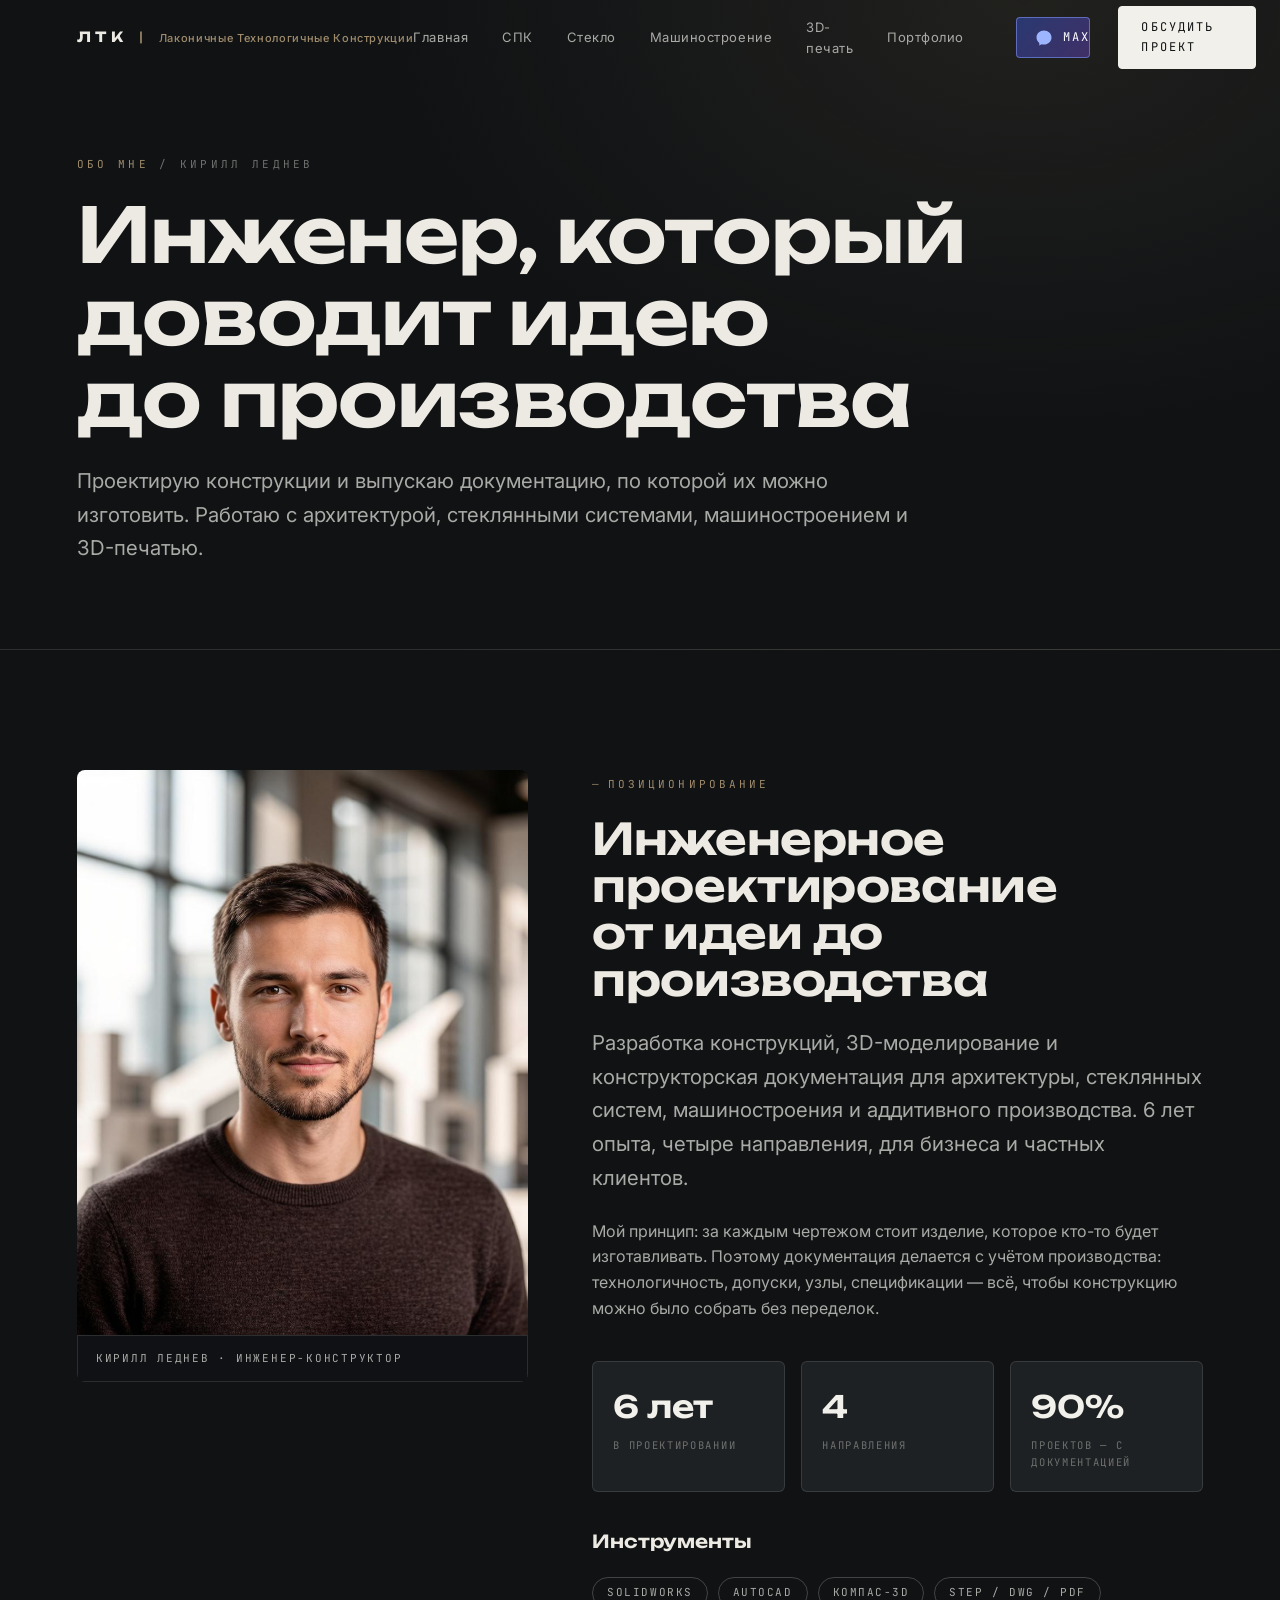
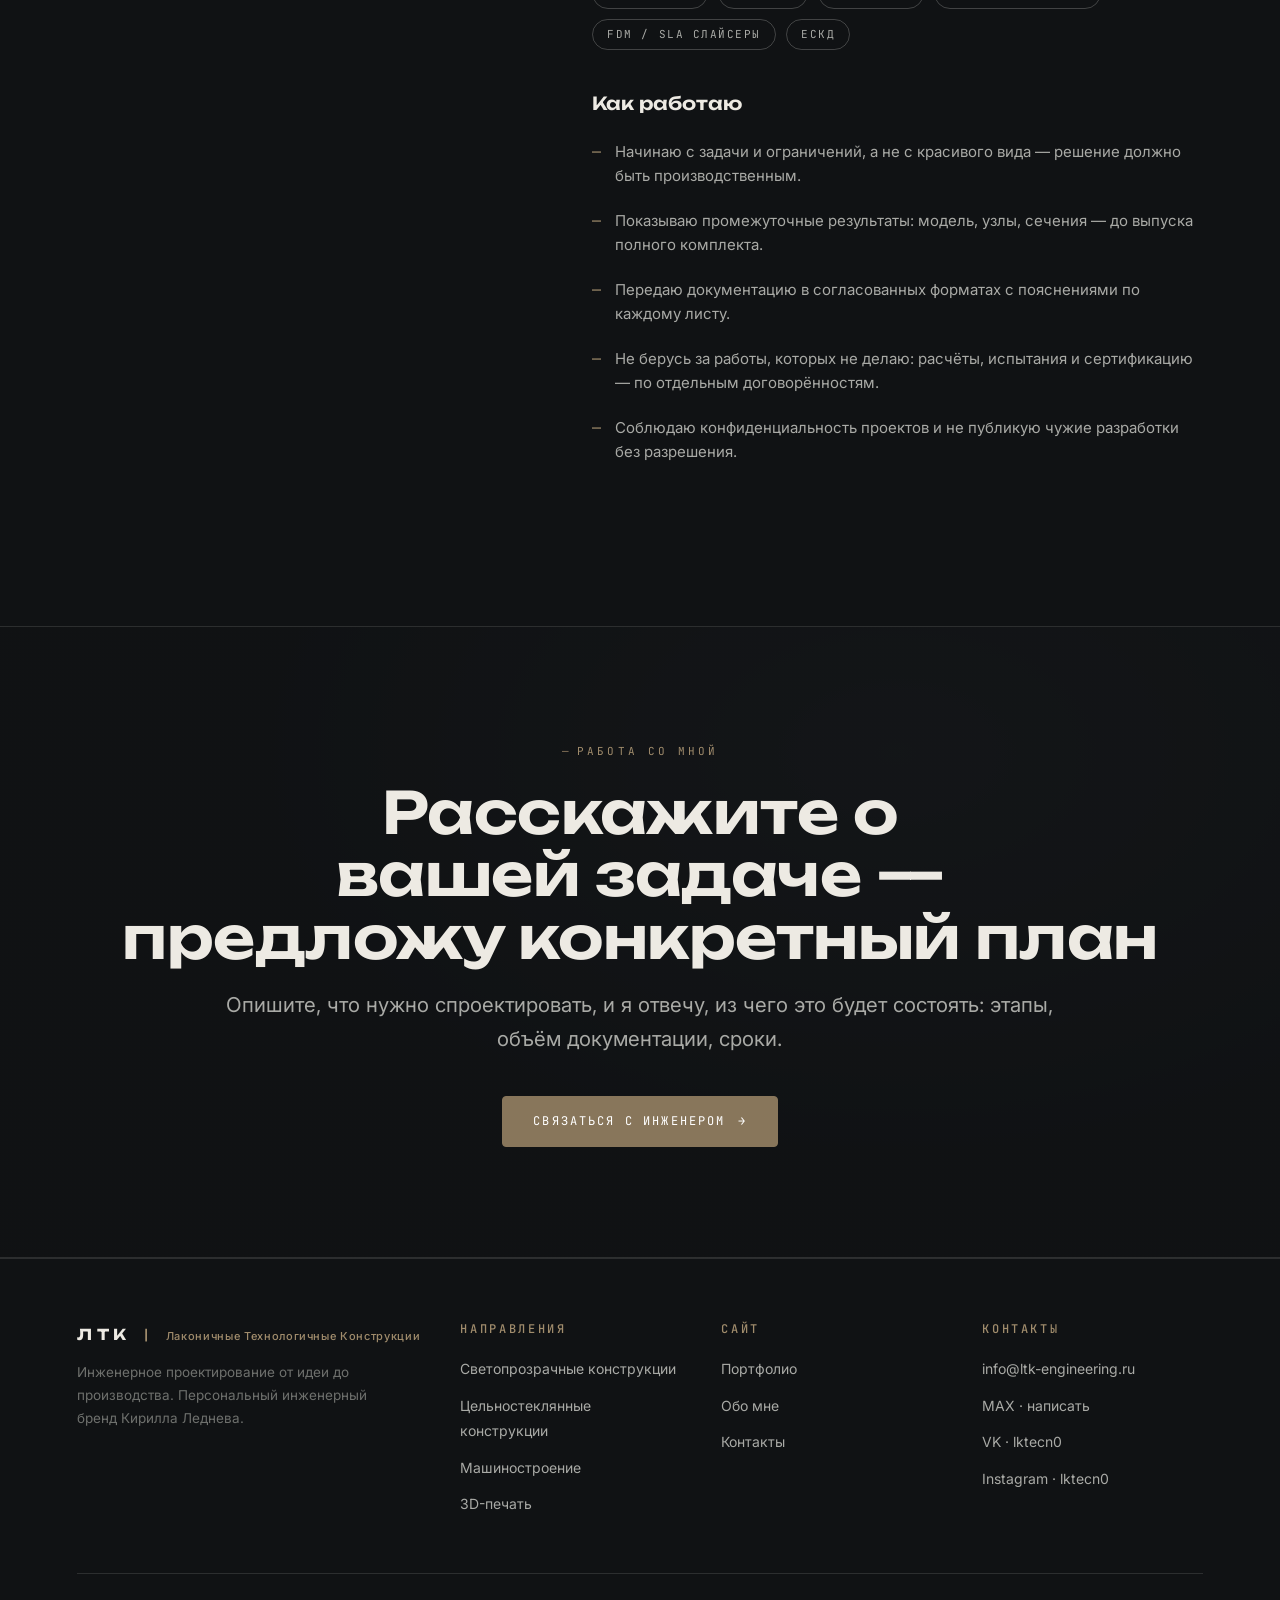
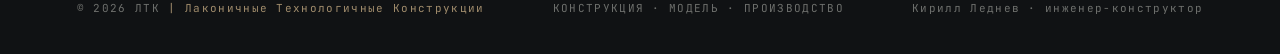
==== about.html @ 302ff858 "Add files via upload" ====
﻿<!DOCTYPE html>
<html lang="ru">
<head>
  <meta charset="UTF-8">
  <meta name="viewport" content="width=device-width, initial-scale=1.0">
  <title>Обо мне — Кирилл Леднев, инженер-конструктор | ЛТК</title>
  <meta name="description" content="Кирилл Леднев — инженер-конструктор, 6 лет опыта. Проектирование СПК, цельностеклянных конструкций, пресс-форм, 3D-моделей и конструкторской документации. Подход к работе и инструменты.">
  <meta property="og:title" content="Обо мне | ЛТК">
  <meta property="og:type" content="website">
  <meta property="og:image" content="assets/img/portrait-kirill.jpg">
  <meta name="color-scheme" content="dark">
  <meta name="theme-color" content="#101214">
  <link rel="icon" href="data:image/svg+xml,%3Csvg xmlns='http://www.w3.org/2000/svg' viewBox='0 0 32 32'%3E%3Crect width='32' height='32' rx='6' fill='%2317191B'/%3E%3Ctext x='16' y='22' font-family='Arial' font-size='14' font-weight='bold' fill='%2388765B' text-anchor='middle'%3EL%3C/text%3E%3C/svg%3E">
  <link rel="preconnect" href="https://fonts.googleapis.com">
  <link rel="preconnect" href="https://fonts.gstatic.com" crossorigin>
  <link href="https://fonts.googleapis.com/css2?family=Archivo:wght@400;500;600;700&family=Unbounded:wght@400;500;600&family=Inter:wght@400;500;600&family=JetBrains+Mono:wght@400;500&display=swap" rel="stylesheet">
  <link rel="stylesheet" href="assets/css/style.css">
</head>
<body>

  <div class="scroll-progress" id="scroll-progress"></div>

  <header class="site-header" id="site-header">
    <div class="container">
      <a class="brand" href="index.html">ЛТК <span class="brand__sep">|</span> <span class="brand__desc">Лаконичные Технологичные Конструкции</span></a>
      <nav class="nav" aria-label="Основная навигация">
        <a class="nav__link" href="index.html">Главная</a>
        <a class="nav__link" href="spk.html">СПК</a>
        <a class="nav__link" href="glass.html">Стекло</a>
        <a class="nav__link" href="mash.html">Машиностроение</a>
        <a class="nav__link" href="print3d.html">3D-печать</a>
        <a class="nav__link" href="portfolio.html">Портфолио</a>
                <div class="nav-actions">
          <a class="btn btn--max" href="https://max.ru/u/f9LHodD0cOJQqh6TV9rrnLRonDGri8WLr-Ia_SbMb60s1b_sn17M96OEl9I" target="_blank" rel="noopener" aria-label="Написать в мессенджер MAX">
            <span class="max-ico" aria-hidden="true">
              <svg viewBox="0 0 24 24" fill="none" xmlns="http://www.w3.org/2000/svg">
                <path d="M12 2C6.48 2 2 6.2 2 11.4c0 2.9 1.45 5.5 3.7 7.2V22l3.2-1.8c.95.26 1.95.4 3.1.4 5.52 0 10-4.2 10-9.4S17.52 2 12 2z" fill="currentColor"/>
              </svg>
            </span>
            <span>MAX</span>
          </a>
<a class="btn btn--solid nav__cta" href="contacts.html">Обсудить проект</a>
        </div>
      </nav>
      <button class="nav-toggle" id="nav-toggle" aria-label="Открыть меню" aria-expanded="false">
        <span class="burger"><span></span><span></span><span></span></span>
      </button>
    </div>
  </header>

  <nav class="mobile-menu" id="mobile-menu" aria-label="Мобильная навигация">
    <a href="index.html"><span class="mm-num">00</span> Главная</a>
    <a href="spk.html"><span class="mm-num">01</span> Светопрозрачные конструкции</a>
    <a href="glass.html"><span class="mm-num">02</span> Цельностеклянные конструкции</a>
    <a href="mash.html"><span class="mm-num">03</span> Машиностроение</a>
    <a href="print3d.html"><span class="mm-num">04</span> 3D-печать</a>
    <a href="portfolio.html"><span class="mm-num">05</span> Портфолио</a>
    <a href="about.html"><span class="mm-num">06</span> Обо мне</a>
    <a href="contacts.html"><span class="mm-num">07</span> Контакты</a>
    <a class="mm-max" href="https://max.ru/u/f9LHodD0cOJQqh6TV9rrnLRonDGri8WLr-Ia_SbMb60s1b_sn17M96OEl9I" target="_blank" rel="noopener">
      <span class="max-ico" aria-hidden="true">
        <svg viewBox="0 0 24 24" fill="none" xmlns="http://www.w3.org/2000/svg">
          <path d="M12 2C6.48 2 2 6.2 2 11.4c0 2.9 1.45 5.5 3.7 7.2V22l3.2-1.8c.95.26 1.95.4 3.1.4 5.52 0 10-4.2 10-9.4S17.52 2 12 2z" fill="currentColor"/>
        </svg>
      </span>
      Написать в MAX
    </a>

    <div class="mm-foot">Инженерное проектирование · 3D-моделирование · КД</div>
  </nav>

  <main>

    <section class="page-hero">
      <div class="container">
        <div class="page-hero__num"><b>ОБО МНЕ</b> / КИРИЛЛ ЛЕДНЕВ</div>
        <h1>Инженер, который доводит идею до производства</h1>
        <p class="lede">Проектирую конструкции и выпускаю документацию, по которой их можно изготовить. Работаю с архитектурой, стеклянными системами, машиностроением и 3D-печатью.</p>
      </div>
    </section>

    <section class="section section--dark">
      <div class="container">
        <div class="about-grid">
          <div class="about-photo reveal">
            <img src="assets/img/portrait-kirill.jpg" alt="Кирилл Леднев — инженер-конструктор в архитектурной студии" loading="lazy">
            <div class="about-photo__caption">Кирилл Леднев · инженер-конструктор</div>
          </div>
          <div>
            <span class="eyebrow">Позиционирование</span>
            <h2 style="font-size:clamp(28px,3.4vw,44px); margin-bottom:22px">Инженерное проектирование от идеи до производства</h2>
            <p class="lede" style="margin-bottom:24px">Разработка конструкций, 3D-моделирование и конструкторская документация для архитектуры, стеклянных систем, машиностроения и аддитивного производства. 6 лет опыта, четыре направления, для бизнеса и частных клиентов.</p>
            <p style="color:var(--text-dim); max-width:60ch; margin-bottom:16px">Мой принцип: за каждым чертежом стоит изделие, которое кто-то будет изготавливать. Поэтому документация делается с учётом производства: технологичность, допуски, узлы, спецификации — всё, чтобы конструкцию можно было собрать без переделок.</p>

            <div class="about-stats">
              <div class="about-stat"><div class="v">6 лет</div><div class="l">в проектировании</div></div>
              <div class="about-stat"><div class="v">4</div><div class="l">направления</div></div>
              <div class="about-stat"><div class="v">90%</div><div class="l">проектов — с документацией</div></div>
            </div>

            <h3 style="margin-bottom:10px; font-size:18px">Инструменты</h3>
            <div class="tools">
              <span class="tag">SolidWorks</span>
              <span class="tag">AutoCAD</span>
              <span class="tag">Компас-3D</span>
              <span class="tag">STEP / DWG / PDF</span>
              <span class="tag">FDM / SLA слайсеры</span>
              <span class="tag">ЕСКД</span>
            </div>

            <h3 style="margin-top:44px; margin-bottom:10px; font-size:18px">Как работаю</h3>
            <ul class="scene__list approach">
              <li>Начинаю с задачи и ограничений, а не с красивого вида — решение должно быть производственным.</li>
              <li>Показываю промежуточные результаты: модель, узлы, сечения — до выпуска полного комплекта.</li>
              <li>Передаю документацию в согласованных форматах с пояснениями по каждому листу.</li>
              <li>Не берусь за работы, которых не делаю: расчёты, испытания и сертификацию — по отдельным договорённостям.</li>
              <li>Соблюдаю конфиденциальность проектов и не публикую чужие разработки без разрешения.</li>
            </ul>
          </div>
        </div>
      </div>
    </section>

    <section class="cta-band">
      <div class="container">
        <span class="eyebrow">Работа со мной</span>
        <h2>Расскажите о вашей задаче —<br>предложу конкретный план</h2>
        <p class="lede reveal">Опишите, что нужно спроектировать, и я отвечу, из чего это будет состоять: этапы, объём документации, сроки.</p>
        <a class="btn btn--bronze" href="contacts.html">Связаться с инженером <span class="arr">→</span></a>
      </div>
    </section>

  </main>

  <footer class="site-footer">
    <div class="container">
      <div class="footer-grid">
        <div>
          <div class="brand footer-brand">ЛТК <span class="brand__sep">|</span> <span class="brand__desc">Лаконичные Технологичные Конструкции</span></div>
          <p class="footer-desc">Инженерное проектирование от идеи до производства. Персональный инженерный бренд Кирилла Леднева.</p>
        </div>
        <div>
          <h4>Направления</h4>
          <ul>
            <li><a href="spk.html">Светопрозрачные конструкции</a></li>
            <li><a href="glass.html">Цельностеклянные конструкции</a></li>
            <li><a href="mash.html">Машиностроение</a></li>
            <li><a href="print3d.html">3D-печать</a></li>
          </ul>
        </div>
        <div>
          <h4>Сайт</h4>
          <ul>
            <li><a href="portfolio.html">Портфолио</a></li>
            <li><a href="about.html">Обо мне</a></li>
            <li><a href="contacts.html">Контакты</a></li>
          </ul>
        </div>
        <div>
          <h4>Контакты</h4>
          <ul>
            <li><a href="mailto:info@ltk-engineering.ru">info@ltk-engineering.ru</a></li>
            <li><a href="https://max.ru/u/f9LHodD0cOJQqh6TV9rrnLRonDGri8WLr-Ia_SbMb60s1b_sn17M96OEl9I" rel="noopener" target="_blank">MAX · написать</a></li>
            <li><a href="https://vk.ru/lktecn0" rel="noopener" target="_blank">VK · lktecn0</a></li>
            <li><a href="https://instagram.com/lktecn0" rel="noopener" target="_blank">Instagram · lktecn0</a></li>
          </ul>
        </div>
      </div>
      <div class="footer-bottom">
        <span>© 2026 ЛТК <span class="ftr-desc">| Лаконичные Технологичные Конструкции</span></span>
        <span>КОНСТРУКЦИЯ · МОДЕЛЬ · ПРОИЗВОДСТВО</span>
        <span>Кирилл Леднев · инженер-конструктор</span>
      </div>
    </div>
  </footer>

  <script src="assets/vendors/three/three.min.js"></script>
  <script src="assets/vendors/gsap/gsap.min.js"></script>
  <script src="assets/vendors/gsap/ScrollTrigger.min.js"></script>
  <script src="assets/js/data.js"></script>
  <script src="assets/js/main.js"></script>
</body>
</html>
---- assets/css/style.css ----
﻿/* ============================================================
   ЛТК — Лаконичные, технологичные конструкции (дизайн-система)
   Палитра: Graphite #17191B / Ivory #F2F0EA / Titanium #A9AAA6 / Bronze #88765B
   ============================================================ */

:root {
  --graphite: #17191B;
  --graphite-deep: #101214;
  --graphite-soft: #1E2124;
  --ivory: #F2F0EA;
  --titanium: #A9AAA6;
  --bronze: #88765B;
  --bronze-hi: #A08C6C;
  --line: rgba(242, 240, 234, 0.12);
  --line-strong: rgba(242, 240, 234, 0.22);
  --text: #EDEAE3;
  --text-dim: #A9AAA6;
  --text-faint: #6E706D;
  --font-display: "Unbounded", "Archivo", "Inter", "Helvetica Neue", Arial, sans-serif;
  --font-body: "Inter", "Segoe UI", system-ui, -apple-system, sans-serif;
  --font-mono: "JetBrains Mono", "SF Mono", ui-monospace, Consolas, monospace;
  --ease: cubic-bezier(0.22, 1, 0.36, 1);
  --ease-out: cubic-bezier(0.16, 1, 0.3, 1);
  --header-h: 76px;
  --shadow: 0 24px 64px rgba(0, 0, 0, 0.45);
}

* { margin: 0; padding: 0; box-sizing: border-box; }

html {
  scroll-behavior: smooth;
  scroll-padding-top: var(--header-h);
}

body {
  font-family: var(--font-body);
  background: var(--graphite-deep);
  color: var(--text);
  line-height: 1.6;
  -webkit-font-smoothing: antialiased;
  overflow-x: hidden;
}

::selection { background: var(--bronze); color: #fff; }

a { color: inherit; text-decoration: none; }
img { display: block; max-width: 100%; }
button { font-family: inherit; cursor: pointer; }

[hidden] { display: none !important; }

.is-hidden { display: none !important; }

h1, h2, h3, h4 {
  font-family: var(--font-display);
  font-weight: 600;
  line-height: 1.08;
  letter-spacing: -0.01em;
  text-wrap: balance;
}

/* ---------- Утилиты ---------- */

.container { width: min(1240px, 88vw); margin-inline: auto; }

.mono {
  font-family: var(--font-mono);
  font-size: 12px;
  letter-spacing: 0.22em;
  text-transform: uppercase;
  color: var(--bronze-hi);
}

.eyebrow {
  display: inline-block;
  font-family: var(--font-mono);
  font-size: 11px;
  letter-spacing: 0.28em;
  text-transform: uppercase;
  color: var(--bronze-hi);
  margin-bottom: 22px;
}

.eyebrow::before {
  content: "—";
  margin-right: 0.5em;
  color: var(--bronze);
}

.lede {
  font-size: clamp(17px, 1.6vw, 21px);
  color: var(--text-dim);
  line-height: 1.65;
  max-width: 64ch;
}

.tag {
  display: inline-block;
  padding: 6px 14px;
  border: 1px solid var(--line-strong);
  border-radius: 999px;
  font-family: var(--font-mono);
  font-size: 11px;
  letter-spacing: 0.14em;
  text-transform: uppercase;
  color: var(--text-dim);
  white-space: nowrap;
}

.tag--bronze { border-color: rgba(136, 118, 91, 0.5); color: var(--bronze-hi); }

/* ---------- Кнопки ---------- */

.btn {
  display: inline-flex;
  align-items: center;
  gap: 12px;
  padding: 15px 30px;
  border-radius: 4px;
  border: 1px solid var(--line-strong);
  background: transparent;
  color: var(--text);
  font-family: var(--font-mono);
  font-size: 12px;
  letter-spacing: 0.18em;
  text-transform: uppercase;
  transition: background 0.4s var(--ease), border-color 0.4s var(--ease), transform 0.4s var(--ease), color 0.4s var(--ease);
  position: relative;
  overflow: hidden;
}

.btn::after {
  content: "";
  position: absolute;
  inset: 0;
  background: radial-gradient(120% 140% at 50% 0%, rgba(242, 240, 234, 0.12), transparent 60%);
  opacity: 0;
  transition: opacity 0.4s var(--ease);
}

.btn:hover { border-color: var(--text); transform: translateY(-2px); }
.btn:hover::after { opacity: 1; }

.btn--solid {
  background: var(--ivory);
  color: var(--graphite-deep);
  border-color: var(--ivory);
}

.btn--solid:hover { background: #fff; border-color: #fff; }

.btn--bronze {
  background: var(--bronze);
  color: #fff;
  border-color: var(--bronze);
}

.btn--bronze:hover { background: var(--bronze-hi); border-color: var(--bronze-hi); }

.btn .arr { transition: transform 0.4s var(--ease); }
.btn:hover .arr { transform: translateX(6px); }

/* ---------- Header ---------- */

.site-header {
  position: fixed;
  inset: 0 0 auto 0;
  height: var(--header-h);
  z-index: 1000;
  display: flex;
  align-items: center;
  transition: background 0.5s var(--ease), border-color 0.5s var(--ease), backdrop-filter 0.5s var(--ease);
  border-bottom: 1px solid transparent;
}

.site-header.is-scrolled {
  background: rgba(16, 18, 20, 0.82);
  backdrop-filter: blur(18px);
  -webkit-backdrop-filter: blur(18px);
  border-color: var(--line);
}

.site-header .container { display: flex; align-items: center; justify-content: space-between; }

.brand {
  font-family: var(--font-display);
  font-size: 14px;
  font-weight: 700;
  letter-spacing: 0.32em;
  text-transform: uppercase;
  white-space: nowrap;
}

.brand b { color: var(--bronze-hi); font-weight: 700; }

.brand__sep { color: var(--bronze-hi); font-weight: 400; margin: 0 4px; }

.brand__desc {
  font-family: var(--font-body);
  font-size: 11px;
  font-weight: 500;
  letter-spacing: 0.06em;
  text-transform: none;
  color: var(--bronze-hi);
  white-space: nowrap;
}

.nav { display: flex; align-items: center; gap: 34px; }

.nav__link {
  font-size: 13px;
  color: var(--text-dim);
  letter-spacing: 0.04em;
  transition: color 0.3s var(--ease);
  position: relative;
}

.nav__link::after {
  content: "";
  position: absolute;
  left: 0; bottom: -4px;
  width: 100%; height: 1px;
  background: var(--bronze-hi);
  transform: scaleX(0);
  transform-origin: right;
  transition: transform 0.4s var(--ease);
}

.nav__link:hover, .nav__link.is-active { color: var(--text); }
.nav__link:hover::after, .nav__link.is-active::after { transform: scaleX(1); transform-origin: left; }

.nav__cta { margin-left: 18px; padding: 11px 22px; }

/* Кнопка MAX в шапке */
.nav-actions {
  display: flex;
  align-items: center;
  gap: 10px;
  margin-left: 18px;
}

.btn--max {
  display: inline-flex;
  align-items: center;
  gap: 10px;
  padding: 10px 18px;
  border-radius: 4px;
  border: 1px solid rgba(130, 155, 255, 0.55);
  background: linear-gradient(135deg, rgba(56, 92, 230, 0.42), rgba(118, 78, 225, 0.38));
  color: #fff;
  font-family: var(--font-mono);
  font-size: 12px;
  letter-spacing: 0.16em;
  text-transform: uppercase;
  white-space: nowrap;
  transition: border-color 0.35s var(--ease), background 0.35s var(--ease), transform 0.35s var(--ease), box-shadow 0.35s var(--ease);
  position: relative;
  overflow: hidden;
}

.btn--max .max-ico {
  width: 18px;
  height: 18px;
  flex-shrink: 0;
  display: inline-flex;
  align-items: center;
  justify-content: center;
  color: #9DB4FF;
}

.btn--max .max-ico svg {
  width: 100%;
  height: 100%;
  display: block;
}

.btn--max:hover {
  border-color: rgba(150, 175, 255, 0.9);
  background: linear-gradient(135deg, rgba(70, 105, 245, 0.55), rgba(130, 88, 235, 0.5));
  transform: translateY(-2px);
  box-shadow: 0 10px 28px rgba(80, 110, 240, 0.38);
}

/* Кнопка MAX в шапке — видна на всех экранах */
.nav-max { display: inline-flex; margin-left: 12px; }

@media (max-width: 560px) {
  .nav-max span:last-child { display: none; }
  .nav-max { padding: 10px 13px; }
}

@media (max-width: 1080px) {
  .nav, .nav-actions { display: none; }
  .nav-toggle { display: inline-flex; }
}

.nav__service-links { display: none; }

.nav-toggle {
  display: none;
  width: 44px; height: 40px;
  background: transparent;
  border: 1px solid var(--line-strong);
  border-radius: 4px;
  color: var(--text);
  font-size: 18px;
  line-height: 1;
}

/* ---------- Mobile menu ---------- */

.mobile-menu {
  position: fixed;
  inset: 0;
  background: rgba(16, 18, 20, 0.97);
  backdrop-filter: blur(20px);
  -webkit-backdrop-filter: blur(20px);
  z-index: 999;
  display: flex;
  flex-direction: column;
  justify-content: center;
  padding: 80px 8vw;
  opacity: 0;
  pointer-events: none;
  transition: opacity 0.45s var(--ease);
}

.mobile-menu.is-open { opacity: 1; pointer-events: auto; }

.mobile-menu a {
  display: block;
  font-family: var(--font-display);
  font-size: clamp(26px, 6vw, 40px);
  font-weight: 600;
  padding: 12px 0;
  color: var(--text);
  letter-spacing: -0.01em;
  opacity: 0;
  transform: translateY(20px);
  transition: opacity 0.5s var(--ease), transform 0.5s var(--ease), color 0.3s;
}

.mobile-menu.is-open a { opacity: 1; transform: translateY(0); }
.mobile-menu a:hover { color: var(--bronze-hi); }
.mobile-menu .mm-num { font-family: var(--font-mono); font-size: 11px; color: var(--bronze-hi); margin-right: 10px; }

.mobile-menu .mm-max {
  display: inline-flex;
  align-items: center;
  gap: 12px;
  margin-top: 18px;
  padding: 13px 24px;
  border: 1px solid rgba(140, 165, 255, 0.55);
  border-radius: 6px;
  background: linear-gradient(135deg, rgba(56, 92, 230, 0.4), rgba(118, 78, 225, 0.36));
  font-family: var(--font-mono);
  font-size: 13px;
  letter-spacing: 0.16em;
  text-transform: uppercase;
  color: #fff !important;
  width: fit-content;
}

.mobile-menu .mm-max .max-ico { width: 20px; height: 20px; color: #9DB4FF; }

.mm-foot {
  margin-top: 40px;
  padding-top: 24px;
  border-top: 1px solid var(--line);
  font-family: var(--font-mono);
  font-size: 12px;
  letter-spacing: 0.14em;
  color: var(--text-faint);
}

/* ---------- Hero (главная) ---------- */

.hero {
  position: relative;
  min-height: 100vh;
  display: flex;
  flex-direction: column;
  justify-content: flex-end;
  overflow: hidden;
  background: var(--graphite-deep);
}

.hero__media {
  position: absolute;
  inset: 0;
  z-index: 0;
}

.hero__img {
  width: 100%; height: 100%;
  object-fit: cover;
  opacity: 0.92;
  transform: scale(1.06);
  animation: heroImg 2.6s var(--ease-out) forwards;
}

@keyframes heroImg { to { transform: scale(1); } }

.hero__veil {
  position: absolute;
  inset: 0;
  background:
    linear-gradient(to bottom, rgba(16,18,20,0.55) 0%, rgba(16,18,20,0.1) 35%, rgba(16,18,20,0.55) 70%, var(--graphite-deep) 100%);
}

.hero__content {
  position: relative;
  z-index: 2;
  padding: 0 0 90px;
}

.hero__eyebrow {
  font-family: var(--font-mono);
  font-size: 12px;
  letter-spacing: 0.32em;
  text-transform: uppercase;
  color: var(--bronze-hi);
  display: flex;
  align-items: center;
  gap: 16px;
  margin-bottom: 26px;
}

.hero__eyebrow::before {
  content: "";
  width: 44px; height: 1px;
  background: var(--bronze);
  animation: lineGrow 1.6s var(--ease-out) 0.3s backwards;
}

@keyframes lineGrow { from { width: 0; } }

.hero__title {
  font-size: clamp(38px, 7.4vw, 92px);
  line-height: 1.02;
  letter-spacing: -0.02em;
  font-weight: 600;
  margin-bottom: 22px;
  animation: rise 1.1s var(--ease-out) 0.35s backwards;
}

.hero__title .accent { color: var(--bronze-hi); }

@keyframes rise {
  from { opacity: 0; transform: translateY(34px); }
  to { opacity: 1; transform: translateY(0); }
}

.hero__sub {
  max-width: 620px;
  font-size: clamp(15px, 1.5vw, 19px);
  color: var(--text-dim);
  margin-bottom: 42px;
  animation: rise 1.1s var(--ease-out) 0.5s backwards;
}

.hero__actions { display: flex; gap: 16px; flex-wrap: wrap; animation: rise 1.1s var(--ease-out) 0.65s backwards; }

.hero__meta {
  margin-top: 64px;
  display: flex;
  gap: 48px;
  flex-wrap: wrap;
  animation: rise 1.1s var(--ease-out) 0.8s backwards;
}

.hero__meta .m-value {
  font-family: var(--font-display);
  font-size: clamp(22px, 2.6vw, 34px);
  font-weight: 600;
  color: var(--ivory);
}

.hero__meta .m-label {
  font-family: var(--font-mono);
  font-size: 11px;
  letter-spacing: 0.2em;
  text-transform: uppercase;
  color: var(--text-faint);
  margin-top: 6px;
}

.hero__scroll {
  position: absolute;
  right: 4%;
  bottom: 40px;
  z-index: 2;
  display: flex;
  flex-direction: column;
  align-items: center;
  gap: 14px;
  font-family: var(--font-mono);
  font-size: 10px;
  letter-spacing: 0.3em;
  text-transform: uppercase;
  color: var(--text-faint);
  writing-mode: vertical-rl;
  animation: fadeIn 1.4s var(--ease) 1.4s backwards;
}

.hero__scroll .dot {
  width: 1px; height: 48px;
  background: linear-gradient(to bottom, transparent, var(--bronze-hi));
  animation: drip 2.2s ease-in-out infinite;
}

@keyframes drip { 0%, 100% { transform: scaleY(0.4); transform-origin: top; } 50% { transform: scaleY(1); } }

/* ---------- Сцены (иммерсивная часть) ---------- */

.scene {
  min-height: 100vh;
  display: flex;
  align-items: center;
  position: relative;
  padding: 110px 0;
  overflow: hidden;
}

.scene--dark { background: var(--graphite-deep); }
.scene--soft { background: var(--graphite); }

.scene__num {
  position: absolute;
  right: 3%;
  top: 60px;
  font-family: var(--font-mono);
  font-size: 12px;
  letter-spacing: 0.28em;
  color: var(--text-faint);
  text-transform: uppercase;
}

.scene__num b { color: var(--bronze-hi); font-weight: 400; }

.scene__grid {
  display: grid;
  grid-template-columns: 1.05fr 0.95fr;
  gap: clamp(32px, 5vw, 80px);
  align-items: center;
}

.scene__grid--flip { grid-template-columns: 0.95fr 1.05fr; }
.scene__grid--flip .scene__visual { order: 2; }
.scene__grid--flip .scene__body { order: 1; }

.scene__kicker {
  display: flex;
  align-items: center;
  gap: 18px;
  margin-bottom: 30px;
}

.scene__kicker .line { width: 56px; height: 1px; background: var(--bronze); }

.scene__title { font-size: clamp(30px, 4.4vw, 56px); margin-bottom: 22px; }

.scene__body p { color: var(--text-dim); max-width: 52ch; margin-bottom: 16px; font-size: 15.5px; }

.scene__list { list-style: none; margin: 26px 0 34px; display: grid; gap: 13px; }

.scene__list li {
  display: flex;
  gap: 14px;
  align-items: baseline;
  color: var(--text-dim);
  font-size: 15px;
}

.scene__list li::before {
  content: "—";
  color: var(--bronze-hi);
  font-family: var(--font-mono);
  flex-shrink: 0;
}

/* Визуальный блок сцены */

.scene__visual { position: relative; }

.scene__media {
  border-radius: 6px;
  overflow: hidden;
  position: relative;
  box-shadow: var(--shadow);
  aspect-ratio: 4 / 3;
  background: var(--graphite-soft);
}

.scene__media img { width: 100%; height: 100%; object-fit: cover; transition: transform 1.2s var(--ease); }

.scene__visual:hover .scene__media img { transform: scale(1.04); }

.scene__caption {
  position: absolute;
  left: 18px; bottom: 18px;
  z-index: 3;
  display: inline-flex;
  align-items: center;
  gap: 10px;
  padding: 9px 16px;
  border-radius: 4px;
  background: rgba(16, 18, 20, 0.78);
  backdrop-filter: blur(10px);
  -webkit-backdrop-filter: blur(10px);
  border: 1px solid var(--line);
  font-family: var(--font-mono);
  font-size: 11px;
  letter-spacing: 0.16em;
  text-transform: uppercase;
  color: var(--text);
}

.scene__caption::before { content: ""; width: 8px; height: 8px; border-radius: 50%; background: var(--bronze-hi); }

.scene__note {
  margin-top: 14px;
  font-family: var(--font-mono);
  font-size: 11px;
  letter-spacing: 0.1em;
  color: var(--text-faint);
  text-align: right;
}

/* ---------- 3D-холст ---------- */

.canvas-wrap {
  position: relative;
  height: 100vh;
  min-height: 620px;
  background: var(--graphite-deep);
  overflow: hidden;
}

.canvas-wrap canvas {
  display: block;
  width: 100%; height: 100%;
}

.canvas-ui {
  position: absolute;
  z-index: 3;
  left: 8%;
  bottom: 30%;
  max-width: 460px;
  pointer-events: none;
  padding-bottom: 12px;
}

.canvas-ui .scene__title { font-size: clamp(28px, 3.6vw, 48px); margin-bottom: 14px; }
.canvas-ui p { color: var(--text-dim); font-size: 15px; }

.canvas-hint { position: absolute; z-index: 3; right: 6%; bottom: 8%; font-family: var(--font-mono); font-size: 11px; letter-spacing: 0.22em; text-transform: uppercase; color: var(--text-faint); display: flex; align-items: center; gap: 12px; }

.canvas-hint::before { content: ""; width: 10px; height: 10px; border-radius: 50%; background: var(--bronze-hi); animation: pulse 1.8s infinite; }

@keyframes pulse { 0%,100% { opacity: 1; } 50% { opacity: 0.25; } }

.canvas-reduced {
  position: absolute;
  inset: 0;
  z-index: 2;
  display: flex;
  align-items: center;
  justify-content: center;
  background: radial-gradient(80% 90% at 50% 40%, #23272B 0%, var(--graphite-deep) 70%);
  padding: 8vh 6vw;
  text-align: center;
}

.canvas-reduced img {
  position: absolute;
  inset: 0;
  width: 100%; height: 100%;
  object-fit: cover;
  opacity: 0.5;
}

.canvas-reduced .cr-content { position: relative; z-index: 2; max-width: 560px; }

.canvas-reduced h2 { margin-bottom: 18px; }

/* Навигация и статус 3D-сцены */
.canvas-nav {
  position: absolute;
  z-index: 4;
  left: 8%;
  bottom: 8%;
  display: flex;
  gap: 6px;
  pointer-events: auto;
}

.canvas-nav button {
  padding: 9px 16px;
  border: 1px solid var(--line-strong);
  border-radius: 4px;
  background: rgba(16, 18, 20, 0.7);
  backdrop-filter: blur(8px);
  -webkit-backdrop-filter: blur(8px);
  color: var(--text-dim);
  font-family: var(--font-mono);
  font-size: 11px;
  letter-spacing: 0.14em;
  text-transform: uppercase;
  transition: all 0.35s var(--ease);
}

.canvas-nav button:hover { color: var(--text); border-color: var(--text); }

.canvas-nav button.is-active { background: var(--bronze); color: #fff; border-color: var(--bronze); }

.canvas-nav .cn-num { color: var(--bronze-hi); margin-right: 6px; }

.canvas-nav button.is-active .cn-num { color: #fff; }

.canvas-stage {
  position: absolute;
  z-index: 4;
  right: 6%;
  top: 48%;
  transform: translateY(-50%);
  font-size: clamp(64px, 10vw, 140px);
  font-weight: 500;
  color: transparent;
  -webkit-text-stroke: 1px rgba(242, 240, 234, 0.18);
  pointer-events: none;
  user-select: none;
}

.canvas-caption {
  position: absolute;
  z-index: 4;
  right: 6%;
  top: calc(48% + 8vh);
  transform: translateY(-50%);
  font-size: 11px;
  color: var(--text-dim);
  text-align: right;
  max-width: 240px;
  line-height: 1.8;
  padding: 10px 14px;
  background: rgba(16, 18, 20, 0.72);
  border: 1px solid var(--line);
  border-radius: 4px;
  backdrop-filter: blur(8px);
  -webkit-backdrop-filter: blur(8px);
}

@media (max-width: 900px) {
  .canvas-nav { display: none; }
  .canvas-stage { right: 4%; top: 40%; }
  .canvas-caption { right: 4%; top: auto; bottom: 10%; text-align: left; }
}
/* ---------- Направления (карточки) ---------- */

.directions { padding: 130px 0; background: var(--graphite-deep); }

.directions__head {
  display: flex;
  align-items: end;
  justify-content: space-between;
  gap: 32px;
  margin-bottom: 64px;
}

.directions__head h2 { font-size: clamp(30px, 4.2vw, 52px); }

.dir-grid { display: grid; grid-template-columns: repeat(4, 1fr); gap: 18px; }

.dir-card {
  position: relative;
  border-radius: 6px;
  overflow: hidden;
  min-height: 460px;
  display: flex;
  flex-direction: column;
  justify-content: flex-end;
  padding: 30px;
  background: var(--graphite-soft);
  isolation: isolate;
  transition: transform 0.6s var(--ease);
}

.dir-card:hover { transform: translateY(-8px); }

.dir-card__img {
  position: absolute;
  inset: 0;
  z-index: -2;
  width: 100%; height: 100%;
  object-fit: cover;
  opacity: 0.55;
  transition: opacity 0.7s var(--ease), transform 1.4s var(--ease);
}

.dir-card:hover .dir-card__img { opacity: 0.75; transform: scale(1.05); }

.dir-card::after {
  content: "";
  position: absolute;
  inset: 0;
  z-index: -1;
  background: linear-gradient(to top, rgba(16,18,20,0.97) 12%, rgba(16,18,20,0.55) 45%, rgba(16,18,20,0.2) 75%, rgba(16,18,20,0.25) 100%);
}

.dir-card__num {
  font-family: var(--font-mono);
  font-size: 11px;
  letter-spacing: 0.24em;
  color: var(--bronze-hi);
  margin-bottom: auto;
}

.dir-card__title { font-size: 22px; margin: 16px 0 8px; }

.dir-card__desc { font-size: 13.5px; color: var(--text-dim); margin-bottom: 20px; line-height: 1.55; }

.dir-card__link {
  display: inline-flex;
  align-items: center;
  gap: 10px;
  font-family: var(--font-mono);
  font-size: 11px;
  letter-spacing: 0.2em;
  text-transform: uppercase;
  color: var(--ivory);
  transition: color 0.3s, gap 0.4s var(--ease);
}

.dir-card__link:hover { color: var(--bronze-hi); gap: 16px; }

/* ---------- Секции общего типа ---------- */

.section { padding: 120px 0; }

.section--soft { background: var(--graphite); }
.section--dark { background: var(--graphite-deep); }

.section__head { margin-bottom: 56px; max-width: 820px; }

.section__head h2 { font-size: clamp(30px, 4.2vw, 52px); margin-bottom: 18px; }

/* ---------- Портфолио кейсов ---------- */

.case-list { display: grid; gap: 22px; }

.case-card {
  display: grid;
  grid-template-columns: 0.9fr 1.1fr;
  gap: clamp(24px, 3.5vw, 56px);
  align-items: center;
  padding: 26px 0;
  border-top: 1px solid var(--line);
}

.case-card:last-child { border-bottom: 1px solid var(--line); }

.case-card__media { position: relative; border-radius: 6px; overflow: hidden; aspect-ratio: 16 / 10; }

.case-card__media img {
  width: 100%; height: 100%;
  object-fit: cover;
  transition: transform 1.1s var(--ease);
}

.case-card:hover .case-card__media img { transform: scale(1.045); }

.case-card__tag { position: absolute; top: 14px; left: 14px; z-index: 2; }

.case-card__num {
  font-family: var(--font-mono);
  font-size: 11px;
  letter-spacing: 0.24em;
  color: var(--text-faint);
  margin-bottom: 14px;
}

.case-card__num b { color: var(--bronze-hi); font-weight: 400; }

.case-card__title { font-size: clamp(22px, 2.4vw, 32px); margin-bottom: 14px; }

.case-card__text { color: var(--text-dim); font-size: 15px; margin-bottom: 20px; max-width: 56ch; }

.case-card__meta { display: flex; flex-wrap: wrap; gap: 10px; margin-bottom: 24px; }

.case-card__link {
  display: inline-flex;
  align-items: center;
  gap: 12px;
  font-family: var(--font-mono);
  font-size: 12px;
  letter-spacing: 0.2em;
  text-transform: uppercase;
  color: var(--ivory);
  border-bottom: 1px solid var(--bronze);
  padding-bottom: 6px;
  transition: color 0.3s, border-color 0.3s, gap 0.4s var(--ease);
}

.case-card__link:hover { color: var(--bronze-hi); border-color: var(--bronze-hi); gap: 18px; }

/* Фильтр портфолио */

.filter-bar { display: flex; flex-wrap: wrap; gap: 10px; margin-bottom: 48px; }

.filter-btn {
  padding: 10px 22px;
  border-radius: 999px;
  border: 1px solid var(--line-strong);
  background: transparent;
  color: var(--text-dim);
  font-family: var(--font-mono);
  font-size: 11px;
  letter-spacing: 0.18em;
  text-transform: uppercase;
  transition: all 0.35s var(--ease);
}

.filter-btn:hover { color: var(--text); border-color: var(--text); }
.filter-btn.is-active { background: var(--ivory); color: var(--graphite-deep); border-color: var(--ivory); }

/* ---------- Что входит (списки работ, змейка) ---------- */

.work-split {
  display: grid;
  grid-template-columns: 1fr 1fr;
  column-gap: clamp(40px, 5vw, 80px);
  align-items: start;
}

/* Змейка: 1 слева, 2 справа, 3 слева под 1-м, 4 справа под 2-м и т.д. */
.work-split .work-item:nth-child(odd) { grid-column: 1; }
.work-split .work-item:nth-child(even) { grid-column: 2; }

.work-item {
  padding: 26px 0 30px;
  border-top: 1px solid var(--line);
}

.work-item:nth-last-child(-n+2) { border-bottom: 1px solid var(--line); }

.work-item__head { display: flex; align-items: baseline; gap: 18px; margin-bottom: 10px; }

.work-item__idx { font-family: var(--font-mono); font-size: 12px; color: var(--bronze-hi); flex-shrink: 0; }

.work-item h3 { font-size: 19px; line-height: 1.3; }

.work-item p { font-size: 14.5px; color: var(--text-dim); max-width: 52ch; }

/* ---------- Процесс (этапы) ---------- */

.steps { display: grid; grid-template-columns: repeat(4, 1fr); gap: 20px; }

.step {
  padding: 28px 24px;
  border: 1px solid var(--line);
  border-radius: 6px;
  background: var(--graphite-soft);
  position: relative;
  transition: border-color 0.4s var(--ease), transform 0.4s var(--ease);
}

.step:hover { border-color: var(--bronze); transform: translateY(-4px); }

.step__num {
  font-family: var(--font-mono);
  font-size: 12px;
  color: var(--bronze-hi);
  letter-spacing: 0.2em;
  margin-bottom: 26px;
  display: block;
}

.step h3 { font-size: 17px; margin-bottom: 10px; }

.step p { font-size: 13.5px; color: var(--text-dim); }

/* ---------- Формы ---------- */

.form-card {
  background: var(--graphite);
  border: 1px solid var(--line);
  border-radius: 8px;
  padding: clamp(28px, 4vw, 52px);
  box-shadow: var(--shadow);
}

.form-grid { display: grid; grid-template-columns: 1fr 1fr; gap: 18px 20px; }

.form-field { display: flex; flex-direction: column; gap: 8px; }

.form-field--full { grid-column: 1 / -1; }

.form-field label {
  font-family: var(--font-mono);
  font-size: 11px;
  letter-spacing: 0.18em;
  text-transform: uppercase;
  color: var(--text-dim);
}

.form-field input,
.form-field select,
.form-field textarea {
  background: var(--graphite-deep);
  border: 1px solid var(--line-strong);
  border-radius: 4px;
  color: var(--text);
  padding: 14px 16px;
  font-size: 15px;
  font-family: inherit;
  transition: border-color 0.3s var(--ease);
  width: 100%;
}

.form-field textarea { min-height: 120px; resize: vertical; }

.form-field input:focus,
.form-field select:focus,
.form-field textarea:focus {
  outline: none;
  border-color: var(--bronze-hi);
}

.form-field select { appearance: none; background-image: linear-gradient(45deg, transparent 50%, var(--text-dim) 50%), linear-gradient(135deg, var(--text-dim) 50%, transparent 50%); background-position: calc(100% - 22px) 50%, calc(100% - 17px) 50%; background-size: 5px 5px; background-repeat: no-repeat; }

.form-hint {
  margin-top: 16px;
  font-size: 12.5px;
  color: var(--text-faint);
  line-height: 1.6;
}

/* Поле прикрепления файлов */
.file-field {
  position: relative;
  display: flex;
  flex-direction: column;
  gap: 8px;
}

.file-field input[type="file"] {
  position: absolute;
  width: 1px; height: 1px;
  opacity: 0;
  overflow: hidden;
  clip: rect(0 0 0 0);
  white-space: nowrap;
  clip-path: inset(50%);
}

.file-drop {
  display: flex;
  flex-direction: column;
  align-items: center;
  justify-content: center;
  gap: 8px;
  min-height: 92px;
  border: 1px dashed var(--line-strong);
  border-radius: 4px;
  background: var(--graphite-deep);
  padding: 18px 16px;
  text-align: center;
  cursor: pointer;
  transition: border-color 0.35s var(--ease), background 0.35s var(--ease);
}

.file-drop:hover, .file-field.is-dragover .file-drop {
  border-color: var(--bronze-hi);
  background: rgba(136, 118, 91, 0.06);
}

.file-drop__title {
  font-family: var(--font-mono);
  font-size: 12px;
  letter-spacing: 0.14em;
  text-transform: uppercase;
  color: var(--text);
}

.file-drop__sub {
  font-size: 12px;
  color: var(--text-faint);
}

.file-list {
  display: flex;
  flex-wrap: wrap;
  gap: 8px;
  margin-top: 4px;
}

.file-chip {
  display: inline-flex;
  align-items: center;
  gap: 8px;
  padding: 6px 12px;
  border: 1px solid var(--line-strong);
  border-radius: 4px;
  background: var(--graphite-soft);
  font-family: var(--font-mono);
  font-size: 11px;
  color: var(--text-dim);
}

.file-chip b {
  color: var(--bronze-hi);
  font-weight: 500;
  cursor: pointer;
  padding-left: 4px;
}

.form-status {
  margin-top: 22px;
  padding: 16px 20px;
  border-radius: 4px;
  border: 1px solid var(--line-strong);
  font-size: 14.5px;
  color: var(--text);
  background: var(--graphite-soft);
  display: none;
}

.form-status.is-visible { display: block; animation: rise 0.5s var(--ease) backwards; }

.form-status.ok { border-color: rgba(136, 118, 91, 0.6); }

.form-status.err { border-color: rgba(200, 90, 70, 0.7); color: #E8B4A6; }

/* ---------- Обо мне ---------- */

.about-grid {
  display: grid;
  grid-template-columns: 0.85fr 1.15fr;
  gap: clamp(32px, 5vw, 80px);
  align-items: start;
}

.about-photo {
  position: sticky;
  top: calc(var(--header-h) + 24px);
  border-radius: 8px;
  overflow: hidden;
}

.about-photo img { width: 100%; aspect-ratio: 4 / 5; object-fit: cover; }

.about-photo__caption {
  padding: 14px 18px;
  background: rgba(16, 18, 20, 0.85);
  border: 1px solid var(--line);
  font-family: var(--font-mono);
  font-size: 11px;
  letter-spacing: 0.16em;
  color: var(--text-dim);
  text-transform: uppercase;
}

.about-stats { display: grid; grid-template-columns: repeat(3, 1fr); gap: 16px; margin: 40px 0; }

.about-stat { border: 1px solid var(--line); border-radius: 6px; padding: 20px; background: var(--graphite-soft); }

.about-stat .v { font-family: var(--font-display); font-size: clamp(24px, 2.4vw, 34px); font-weight: 600; color: var(--ivory); }

.about-stat .l { font-family: var(--font-mono); font-size: 10.5px; letter-spacing: 0.16em; text-transform: uppercase; color: var(--text-faint); margin-top: 6px; }

.tools { display: flex; flex-wrap: wrap; gap: 10px; margin-top: 26px; }

.approach li { margin-bottom: 8px; }

/* ---------- Контакты ---------- */

.contact-grid { display: grid; grid-template-columns: 0.9fr 1.1fr; gap: clamp(32px, 5vw, 80px); align-items: start; }

.contact-list { display: grid; gap: 4px; margin-top: 34px; }

.contact-row {
  display: flex;
  align-items: center;
  justify-content: space-between;
  gap: 20px;
  padding: 18px 4px;
  border-bottom: 1px solid var(--line);
  transition: padding 0.35s var(--ease), border-color 0.35s var(--ease);
}

.contact-row:hover { padding-left: 14px; border-color: var(--line-strong); }

.contact-row .k { font-family: var(--font-mono); font-size: 11px; letter-spacing: 0.2em; text-transform: uppercase; color: var(--text-faint); }

.contact-row .v { font-size: 16px; color: var(--text); font-weight: 500; }

.contact-row .v small { display: block; font-size: 12px; color: var(--text-faint); font-weight: 400; margin-top: 2px; }

/* ---------- CTA banner ---------- */

.cta-band {
  padding: 110px 0;
  background:
    linear-gradient(rgba(16, 18, 20, 0.88), rgba(16, 18, 20, 0.88)),
    radial-gradient(70% 90% at 70% 20%, #2A2E33 0%, var(--graphite-deep) 70%);
  border-top: 1px solid var(--line);
  border-bottom: 1px solid var(--line);
  text-align: center;
  position: relative;
  overflow: hidden;
}

.cta-band .eyebrow { margin-bottom: 20px; }

.cta-band h2 { font-size: clamp(30px, 4.6vw, 58px); margin-bottom: 20px; }

.cta-band > .container { position: relative; z-index: 2; }

.cta-band .lede { margin: 0 auto 40px; }

/* ---------- Page hero (внутренние страницы) ---------- */

.page-hero {
  padding: calc(var(--header-h) + 80px) 0 70px;
  position: relative;
  border-bottom: 1px solid var(--line);
  background:
    radial-gradient(90% 120% at 80% 0%, rgba(136, 118, 91, 0.14) 0%, transparent 55%),
    var(--graphite-deep);
}

.page-hero__num {
  font-family: var(--font-mono);
  font-size: 11px;
  letter-spacing: 0.3em;
  color: var(--text-faint);
  text-transform: uppercase;
  margin-bottom: 20px;
}

.page-hero__num b { color: var(--bronze-hi); font-weight: 400; }

.page-hero h1 { font-size: clamp(36px, 6vw, 76px); margin-bottom: 24px; max-width: 18ch; }

.page-hero .lede { margin-bottom: 14px; }

.page-hero__meta { display: flex; flex-wrap: wrap; gap: 28px; margin-top: 34px; }

.page-hero__meta .pm { border-left: 2px solid var(--bronze); padding-left: 14px; }

.page-hero__meta .pm .k { font-family: var(--font-mono); font-size: 10px; letter-spacing: 0.2em; text-transform: uppercase; color: var(--text-faint); }

.page-hero__meta .pm .v { font-size: 14px; margin-top: 3px; }

/* ---------- Гамбургер-линии ---------- */

.burger { display: flex; flex-direction: column; gap: 5px; align-items: center; justify-content: center; }

.burger span { display: block; width: 20px; height: 1.6px; background: var(--text); transition: transform 0.35s var(--ease), opacity 0.3s; }

.mobile-menu.is-open ~ .nav-toggle .burger span:nth-child(1) { transform: translateY(6.6px) rotate(45deg); }
.mobile-menu.is-open ~ .nav-toggle .burger span:nth-child(2) { opacity: 0; }
.mobile-menu.is-open ~ .nav-toggle .burger span:nth-child(3) { transform: translateY(-6.6px) rotate(-45deg); }

/* ---------- Футер ---------- */

.site-footer {
  border-top: 1px solid var(--line);
  padding: 64px 0 36px;
  background: var(--graphite-deep);
}

.footer-grid { display: grid; grid-template-columns: 1.4fr 1fr 1fr 1fr; gap: 40px; margin-bottom: 56px; }

.footer-grid h4 { font-size: 12px; font-family: var(--font-mono); letter-spacing: 0.22em; text-transform: uppercase; color: var(--bronze-hi); margin-bottom: 20px; font-weight: 500; }

.footer-grid ul { list-style: none; display: grid; gap: 11px; }

.footer-grid ul a { font-size: 14px; color: var(--text-dim); transition: color 0.3s; }

.footer-grid ul a:hover { color: var(--text); }

.footer-brand { font-size: 15px; margin-bottom: 14px; }

.footer-desc { font-size: 13.5px; color: var(--text-faint); max-width: 34ch; line-height: 1.7; }

.footer-bottom {
  display: flex;
  justify-content: space-between;
  gap: 16px;
  flex-wrap: wrap;
  padding-top: 26px;
  border-top: 1px solid var(--line);
  font-family: var(--font-mono);
  font-size: 11px;
  letter-spacing: 0.12em;
  color: var(--text-faint);
}

.footer-bottom .ftr-desc { color: var(--bronze-hi); }

/* ---------- Reveal-анимации ---------- */

.reveal { opacity: 0; transform: translateY(36px); transition: opacity 0.9s var(--ease), transform 0.9s var(--ease); }

.reveal.is-inview { opacity: 1; transform: translateY(0); }

.reveal-delay-1 { transition-delay: 0.12s; }
.reveal-delay-2 { transition-delay: 0.24s; }
.reveal-delay-3 { transition-delay: 0.36s; }

/* ---------- Scroll progress ---------- */

.scroll-progress {
  position: fixed;
  left: 0; top: 0;
  height: 2px;
  width: 0;
  background: linear-gradient(90deg, var(--bronze), var(--bronze-hi));
  z-index: 1100;
}

/* ---------- Уведомление-прелоадер ---------- */

.boot-splash {
  position: fixed;
  inset: 0;
  z-index: 2000;
  background: var(--graphite-deep);
  display: flex;
  flex-direction: column;
  align-items: center;
  justify-content: center;
  gap: 22px;
  transition: opacity 0.7s var(--ease), visibility 0.7s;
}

.boot-splash.is-done { opacity: 0; visibility: hidden; pointer-events: none; }

.boot-splash .bs-name { font-family: var(--font-display); font-size: 22px; letter-spacing: 0.4em; text-transform: uppercase; color: var(--ivory); }

.boot-splash .bs-sub {
  font-family: var(--font-mono);
  font-size: 11px;
  letter-spacing: 0.24em;
  text-transform: uppercase;
  color: var(--bronze-hi);
}

.boot-splash .bs-bar { width: 180px; height: 1px; background: var(--line); position: relative; overflow: hidden; }

.boot-splash .bs-bar::after {
  content: "";
  position: absolute;
  inset: 0;
  background: var(--bronze-hi);
  animation: bootload 1.5s var(--ease) forwards;
  transform-origin: left;
}

@keyframes bootload { from { transform: scaleX(0); } to { transform: scaleX(1); } }

/* ---------- Адаптивность ---------- */

@media (max-width: 1080px) {
  .dir-grid { grid-template-columns: repeat(2, 1fr); }
  .steps { grid-template-columns: repeat(2, 1fr); }
  .footer-grid { grid-template-columns: 1fr 1fr; }
}

@media (max-width: 900px) {
  .nav, .nav__cta { display: none; }
  .nav-toggle { display: inline-flex; }
  .nav-max { display: inline-flex !important; }
  .scene__grid, .scene__grid--flip { grid-template-columns: 1fr; }
  .scene__grid--flip .scene__visual { order: 0; }
  .scene__visual { margin-bottom: 12px; }
  .case-card { grid-template-columns: 1fr; }
  .work-split, .about-grid, .contact-grid, .form-grid { grid-template-columns: 1fr; }
  .work-split .work-item:nth-child(odd),
  .work-split .work-item:nth-child(even) { grid-column: 1; }
  .work-item:nth-last-child(-n+2) { border-bottom: none; }
  .work-item:last-child { border-bottom: 1px solid var(--line); }
  .about-photo { position: static; max-width: 480px; }
  .about-stats { grid-template-columns: repeat(3, 1fr); }
  .hero__scroll { display: none; }
  .canvas-hint { display: none; }
  .canvas-ui { bottom: 18%; }
  .canvas-nav { display: none; }
  .canvas-caption { display: none; }
}

@media (max-width: 560px) {
  .dir-grid, .steps, .about-stats, .footer-grid { grid-template-columns: 1fr; }
  .hero__actions .btn { width: 100%; justify-content: center; }
  .hero__meta { gap: 26px; }
  .section { padding: 84px 0; }
  .scene { padding: 84px 0; }
  .cta-band { padding: 80px 0; }
}

@media (prefers-reduced-motion: reduce) {
  html { scroll-behavior: auto; }
  *, *::before, *::after {
    animation-duration: 0.01ms !important;
    animation-iteration-count: 1 !important;
    transition-duration: 0.01ms !important;
  }
  .reveal { opacity: 1; transform: none; }
  .hero__img { transform: none; animation: none; }
}
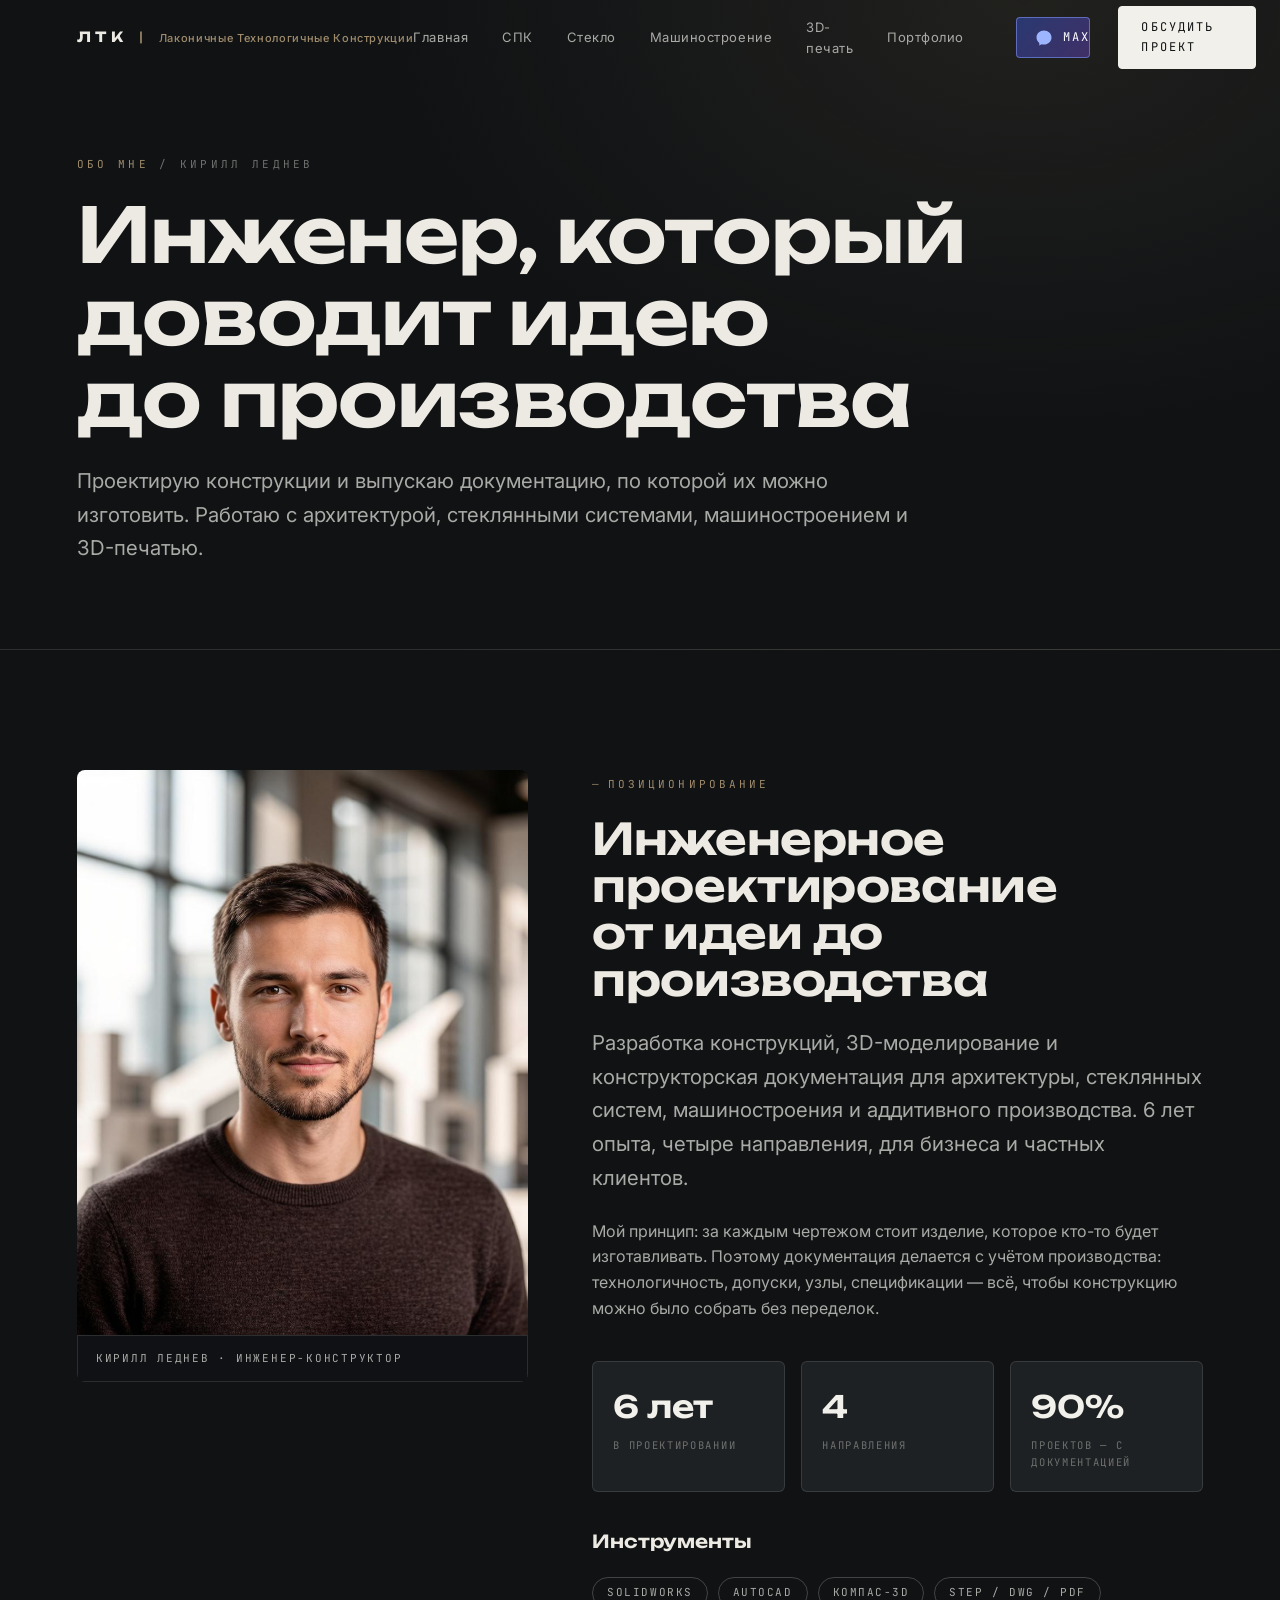
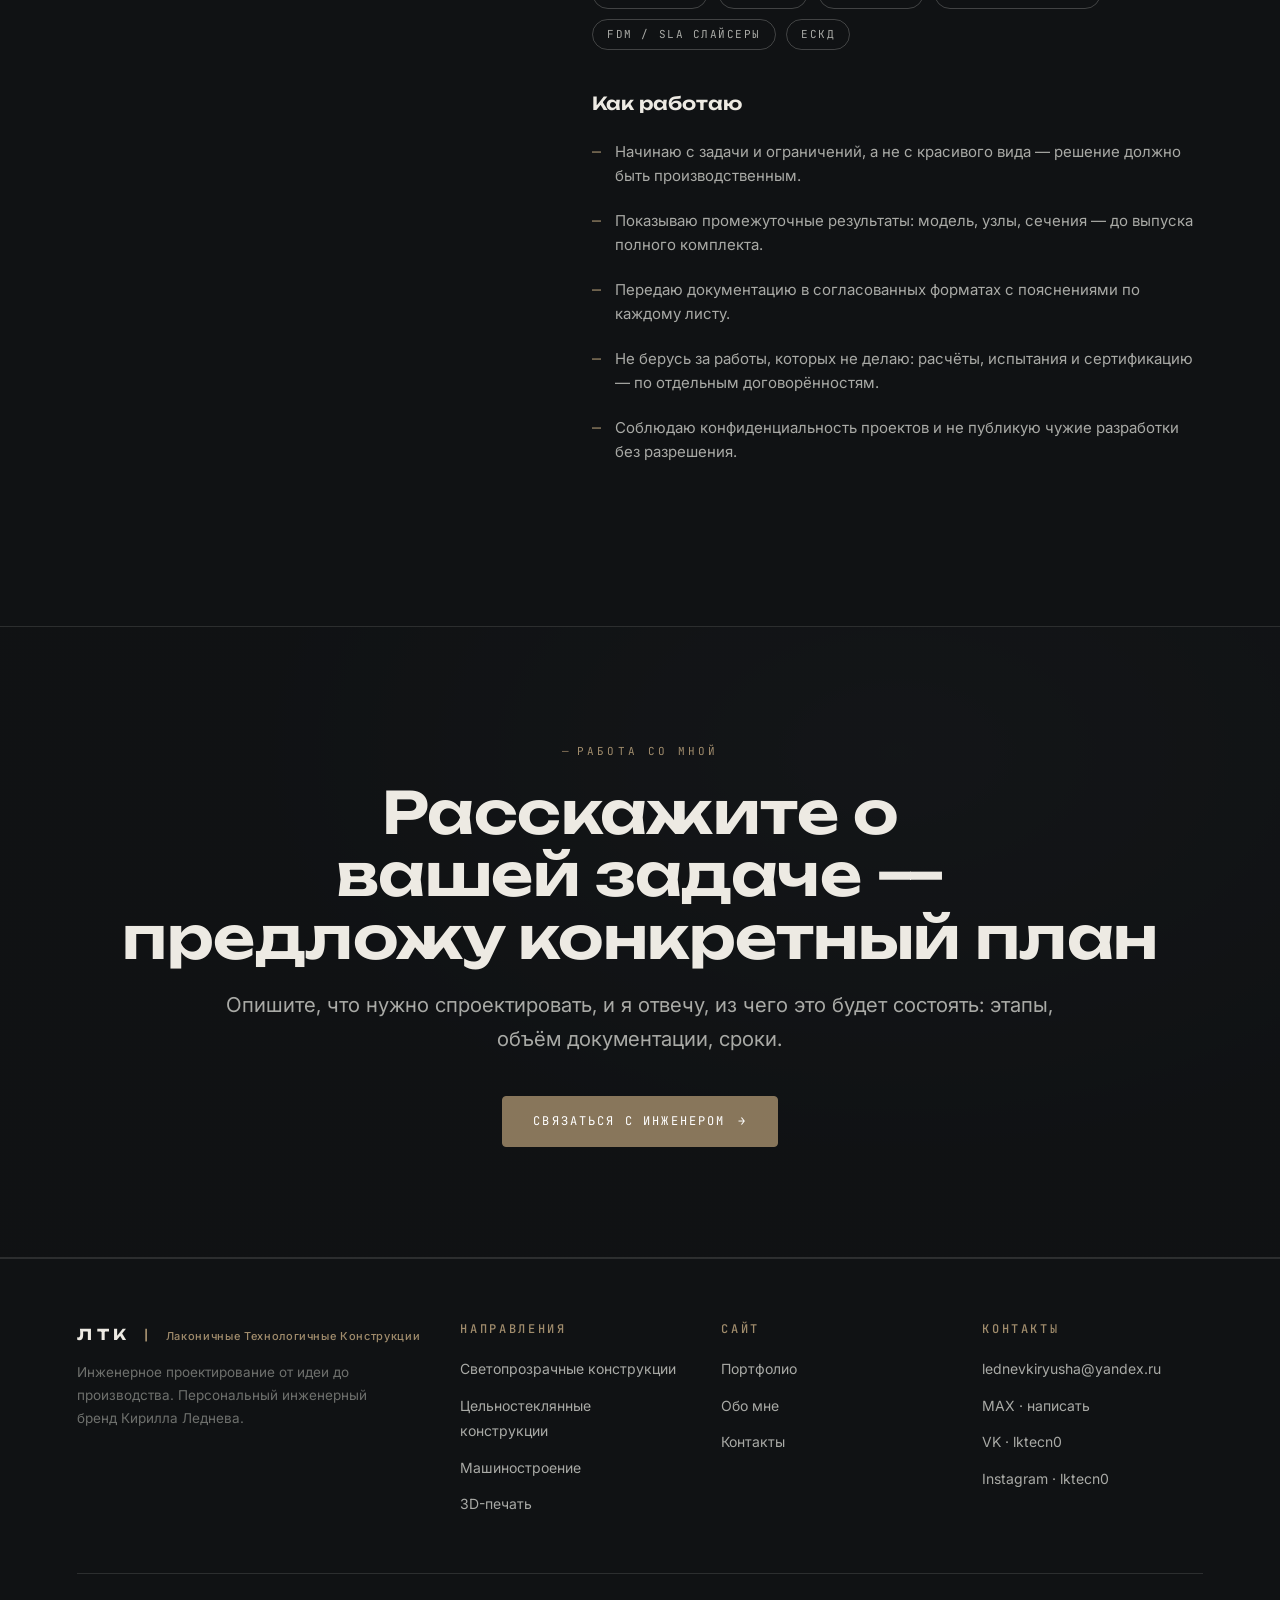
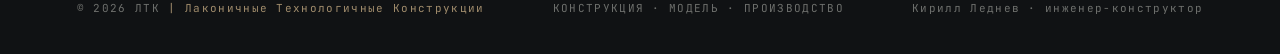
==== commit c0c91fd4: "Add files via upload" ====
--- a/about.html
+++ b/about.html
@@ -159,7 +159,7 @@
         <div>
           <h4>Контакты</h4>
           <ul>
-            <li><a href="mailto:info@ltk-engineering.ru">info@ltk-engineering.ru</a></li>
+            <li><a href="mailto:lednevkiryusha@yandex.ru">lednevkiryusha@yandex.ru</a></li>
             <li><a href="https://max.ru/u/f9LHodD0cOJQqh6TV9rrnLRonDGri8WLr-Ia_SbMb60s1b_sn17M96OEl9I" rel="noopener" target="_blank">MAX · написать</a></li>
             <li><a href="https://vk.ru/lktecn0" rel="noopener" target="_blank">VK · lktecn0</a></li>
             <li><a href="https://instagram.com/lktecn0" rel="noopener" target="_blank">Instagram · lktecn0</a></li>
--- a/assets/css/style.css
+++ b/assets/css/style.css
@@ -38,7 +38,7 @@
   color: var(--text);
   line-height: 1.6;
   -webkit-font-smoothing: antialiased;
-  overflow-x: hidden;
+  overflow-x: clip;
 }
 
 ::selection { background: var(--bronze); color: #fff; }
@@ -286,12 +286,7 @@
 
 @media (max-width: 560px) {
   .nav-max span:last-child { display: none; }
-  .nav-max { padding: 10px 13px; }
-}
-
-@media (max-width: 1080px) {
-  .nav, .nav-actions { display: none; }
-  .nav-toggle { display: inline-flex; }
+  .nav-max { padding: 9px 11px; }
 }
 
 .nav__service-links { display: none; }
@@ -817,9 +812,9 @@
   margin-bottom: auto;
 }
 
-.dir-card__title { font-size: 22px; margin: 16px 0 8px; }
-
-.dir-card__desc { font-size: 13.5px; color: var(--text-dim); margin-bottom: 20px; line-height: 1.55; }
+.dir-card__title { font-size: 22px; margin: 16px 0 8px; overflow-wrap: break-word; }
+
+.dir-card__desc { font-size: 13.5px; color: var(--text-dim); margin-bottom: 20px; line-height: 1.55; overflow-wrap: break-word; }
 
 .dir-card__link {
   display: inline-flex;
@@ -1129,9 +1124,35 @@
 
 .form-status.is-visible { display: block; animation: rise 0.5s var(--ease) backwards; }
 
-.form-status.ok { border-color: rgba(136, 118, 91, 0.6); }
+.form-status.ok {
+  border-color: rgba(140, 190, 120, 0.55);
+  background: rgba(120, 170, 100, 0.08);
+  color: #C9E4B8;
+  font-weight: 500;
+}
 
 .form-status.err { border-color: rgba(200, 90, 70, 0.7); color: #E8B4A6; }
+
+.btn-check {
+  display: inline-flex;
+  align-items: center;
+  justify-content: center;
+  width: 20px;
+  height: 20px;
+  margin-right: 4px;
+  border-radius: 50%;
+  background: #6FBF5A;
+  color: #fff;
+  font-size: 13px;
+  line-height: 1;
+  animation: pop 0.45s var(--ease);
+}
+
+@keyframes pop {
+  0% { transform: scale(0); }
+  70% { transform: scale(1.25); }
+  100% { transform: scale(1); }
+}
 
 /* ---------- Обо мне ---------- */
 
@@ -1339,14 +1360,24 @@
 
 .boot-splash.is-done { opacity: 0; visibility: hidden; pointer-events: none; }
 
-.boot-splash .bs-name { font-family: var(--font-display); font-size: 22px; letter-spacing: 0.4em; text-transform: uppercase; color: var(--ivory); }
+.boot-splash .bs-name { font-family: var(--font-display); font-size: 22px; letter-spacing: 0.4em; text-transform: uppercase; color: var(--ivory); padding: 0 20px; text-align: center; }
 
 .boot-splash .bs-sub {
   font-family: var(--font-mono);
   font-size: 11px;
-  letter-spacing: 0.24em;
+  letter-spacing: 0.18em;
   text-transform: uppercase;
   color: var(--bronze-hi);
+  padding: 0 24px;
+  text-align: center;
+  line-height: 1.6;
+  max-width: 90vw;
+  overflow-wrap: break-word;
+}
+
+@media (max-width: 560px) {
+  .boot-splash .bs-name { font-size: 18px; letter-spacing: 0.24em; }
+  .boot-splash .bs-sub { font-size: 9.5px; letter-spacing: 0.12em; }
 }
 
 .boot-splash .bs-bar { width: 180px; height: 1px; background: var(--line); position: relative; overflow: hidden; }
@@ -1372,8 +1403,15 @@
 
 @media (max-width: 900px) {
   .nav, .nav__cta { display: none; }
+  .nav-actions { display: none; }
   .nav-toggle { display: inline-flex; }
   .nav-max { display: inline-flex !important; }
+
+  /* Шапка на узких экранах: только аббревиатура */
+  .site-header .container { gap: 10px; }
+  .brand { font-size: 13px; letter-spacing: 0.24em; }
+  .brand__desc { display: none; }
+
   .scene__grid, .scene__grid--flip { grid-template-columns: 1fr; }
   .scene__grid--flip .scene__visual { order: 0; }
   .scene__visual { margin-bottom: 12px; }
@@ -1390,6 +1428,11 @@
   .canvas-ui { bottom: 18%; }
   .canvas-nav { display: none; }
   .canvas-caption { display: none; }
+
+  /* Направления: 2 колонки на планшетах, 1 на телефоне */
+  .dir-grid { grid-template-columns: repeat(2, 1fr); }
+  .steps { grid-template-columns: repeat(2, 1fr); }
+  .footer-grid { grid-template-columns: 1fr 1fr; }
 }
 
 @media (max-width: 560px) {
@@ -1399,6 +1442,26 @@
   .section { padding: 84px 0; }
   .scene { padding: 84px 0; }
   .cta-band { padding: 80px 0; }
+
+  /* Предотвращаем переполнение и сползание на телефонах */
+  .container { width: 92vw; }
+  .hero__title { font-size: clamp(30px, 9.5vw, 44px); }
+  .page-hero h1 { font-size: clamp(28px, 8.5vw, 40px); }
+  .scene__title { font-size: clamp(24px, 7.5vw, 34px); }
+  .section__head h2 { font-size: clamp(24px, 7.5vw, 34px); }
+  .case-card__title { font-size: 20px; }
+  .card-pad { padding: 22px; }
+  .dir-card { min-height: 360px; padding: 22px; }
+  .step { padding: 22px 18px; }
+  .form-card { padding: 22px 18px; }
+  .hero__sub { font-size: 15px; }
+  .lede { font-size: 15px; }
+  .hero__meta .m-value { font-size: 24px; }
+  .page-hero__meta { gap: 16px; }
+  .nav-toggle { width: 40px; height: 38px; }
+  .nav-max { padding: 9px 11px; }
+  .nav-max span:last-child { display: none; }
+  .footer-bottom { font-size: 10px; flex-direction: column; gap: 8px; text-align: center; }
 }
 
 @media (prefers-reduced-motion: reduce) {
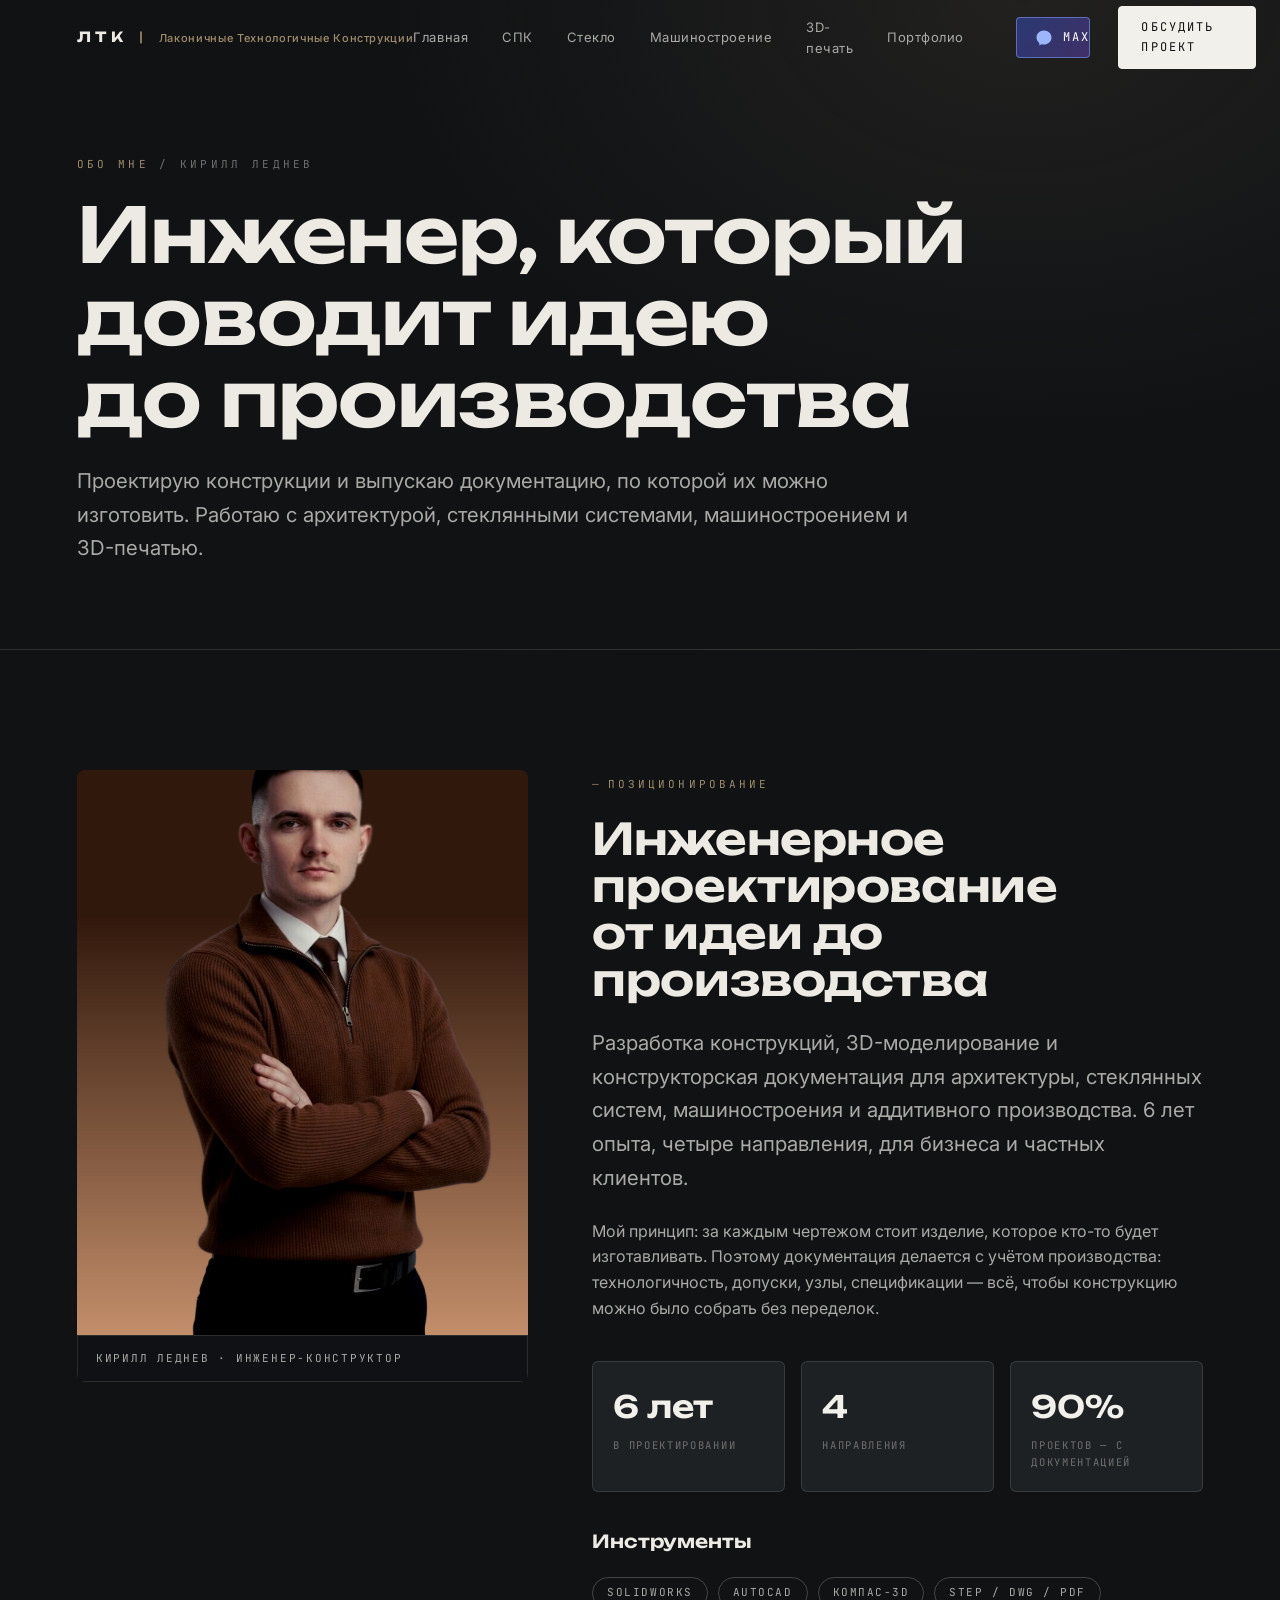
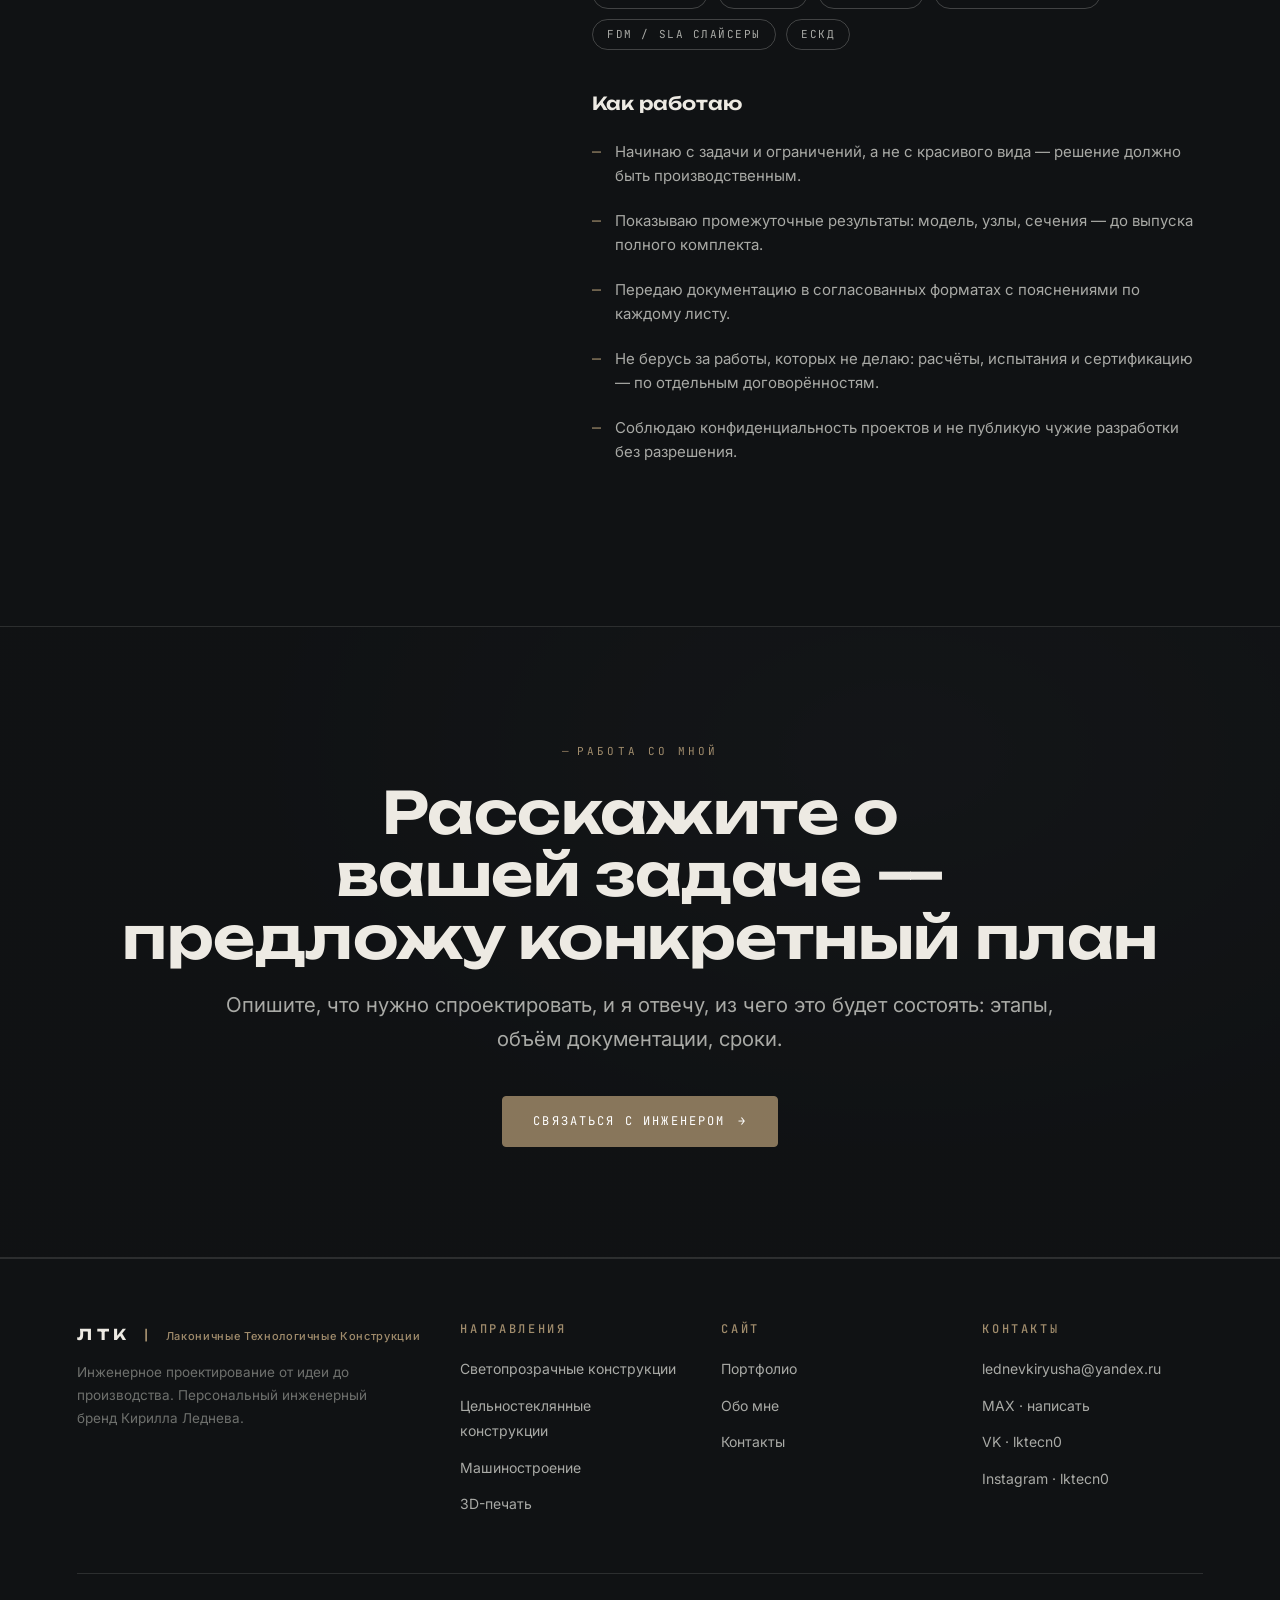
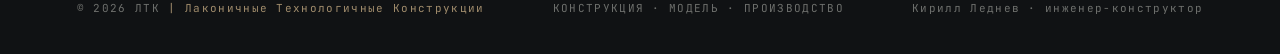
==== commit 275fb457: "Add files via upload" ====
--- a/about.html
+++ b/about.html
@@ -7,7 +7,7 @@
   <meta name="description" content="Кирилл Леднев — инженер-конструктор, 6 лет опыта. Проектирование СПК, цельностеклянных конструкций, пресс-форм, 3D-моделей и конструкторской документации. Подход к работе и инструменты.">
   <meta property="og:title" content="Обо мне | ЛТК">
   <meta property="og:type" content="website">
-  <meta property="og:image" content="assets/img/portrait-kirill.jpg">
+  <meta property="og:image" content="assets/img/portrait-kirill.png">
   <meta name="color-scheme" content="dark">
   <meta name="theme-color" content="#101214">
   <link rel="icon" href="data:image/svg+xml,%3Csvg xmlns='http://www.w3.org/2000/svg' viewBox='0 0 32 32'%3E%3Crect width='32' height='32' rx='6' fill='%2317191B'/%3E%3Ctext x='16' y='22' font-family='Arial' font-size='14' font-weight='bold' fill='%2388765B' text-anchor='middle'%3EL%3C/text%3E%3C/svg%3E">
@@ -83,7 +83,7 @@
       <div class="container">
         <div class="about-grid">
           <div class="about-photo reveal">
-            <img src="assets/img/portrait-kirill.jpg" alt="Кирилл Леднев — инженер-конструктор в архитектурной студии" loading="lazy">
+            <img src="assets/img/portrait-kirill.png" alt="Кирилл Леднев — инженер-конструктор в архитектурной студии" loading="lazy">
             <div class="about-photo__caption">Кирилл Леднев · инженер-конструктор</div>
           </div>
           <div>
